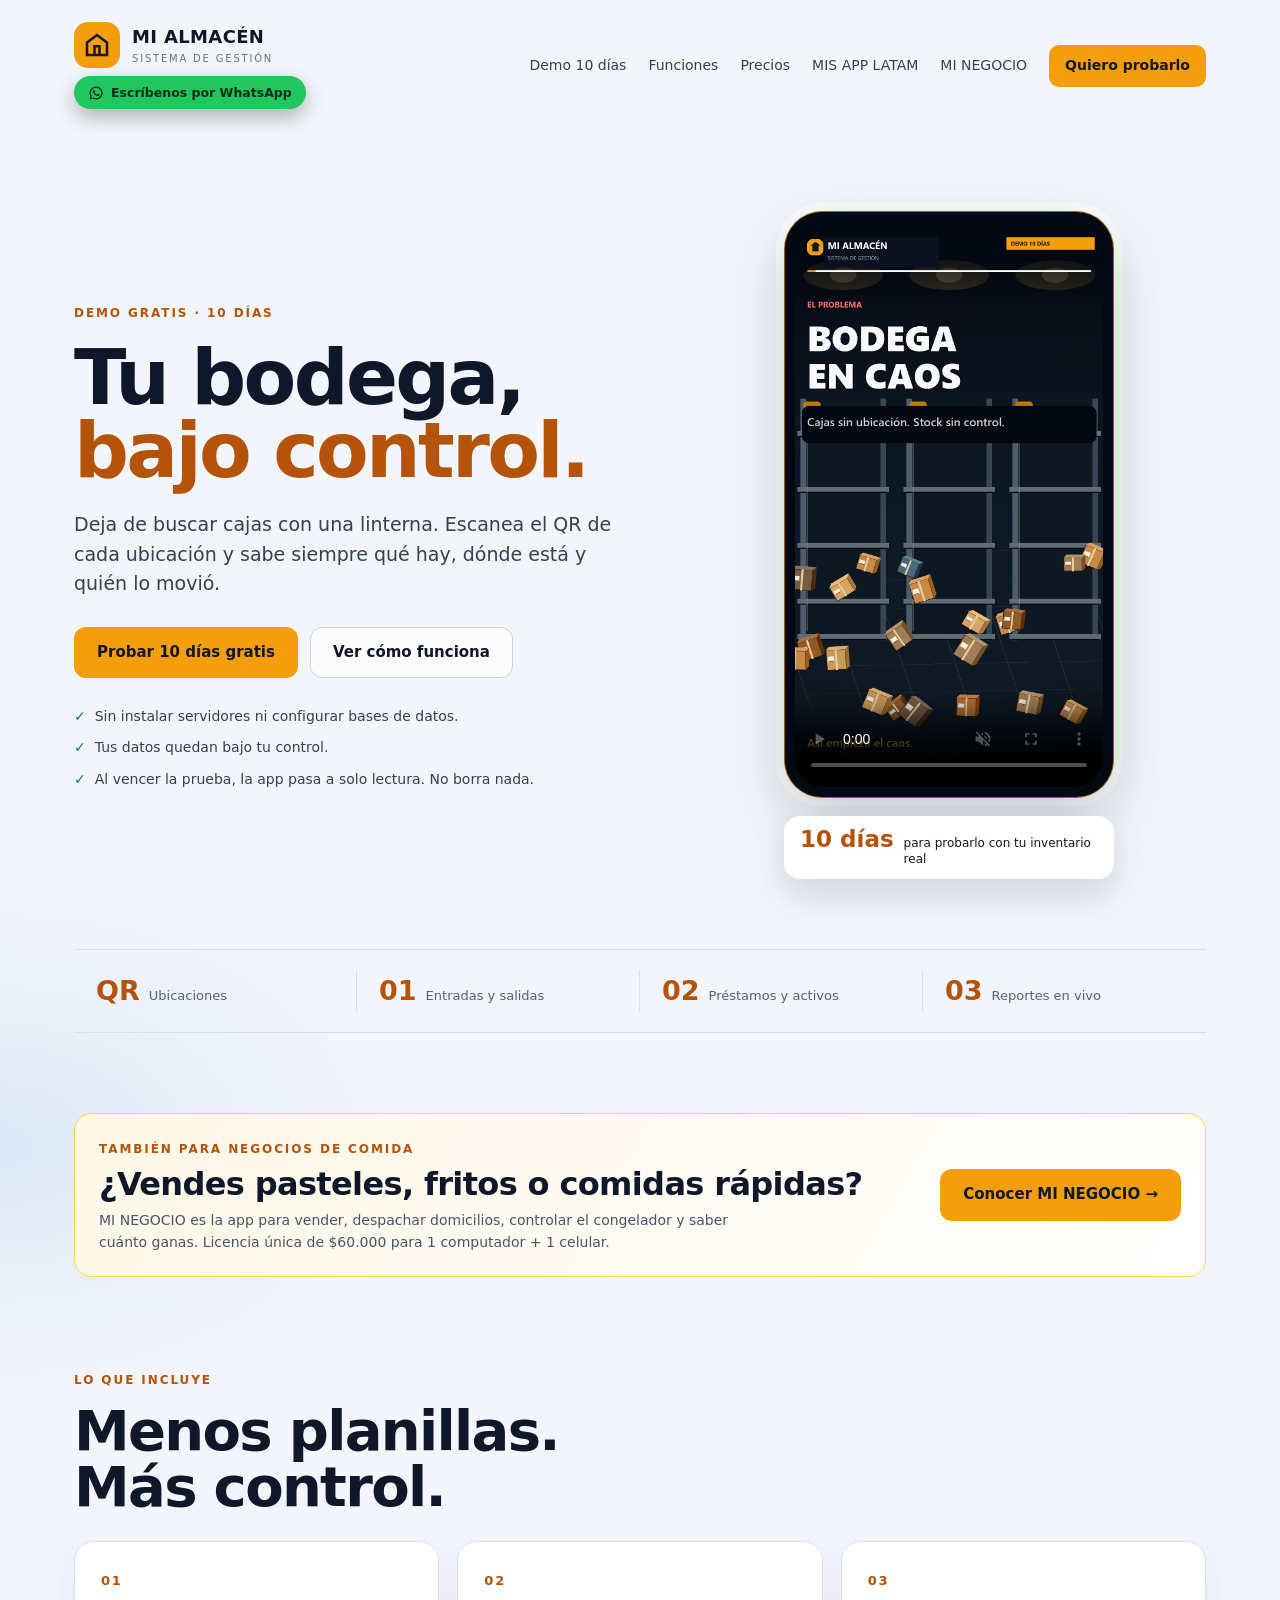
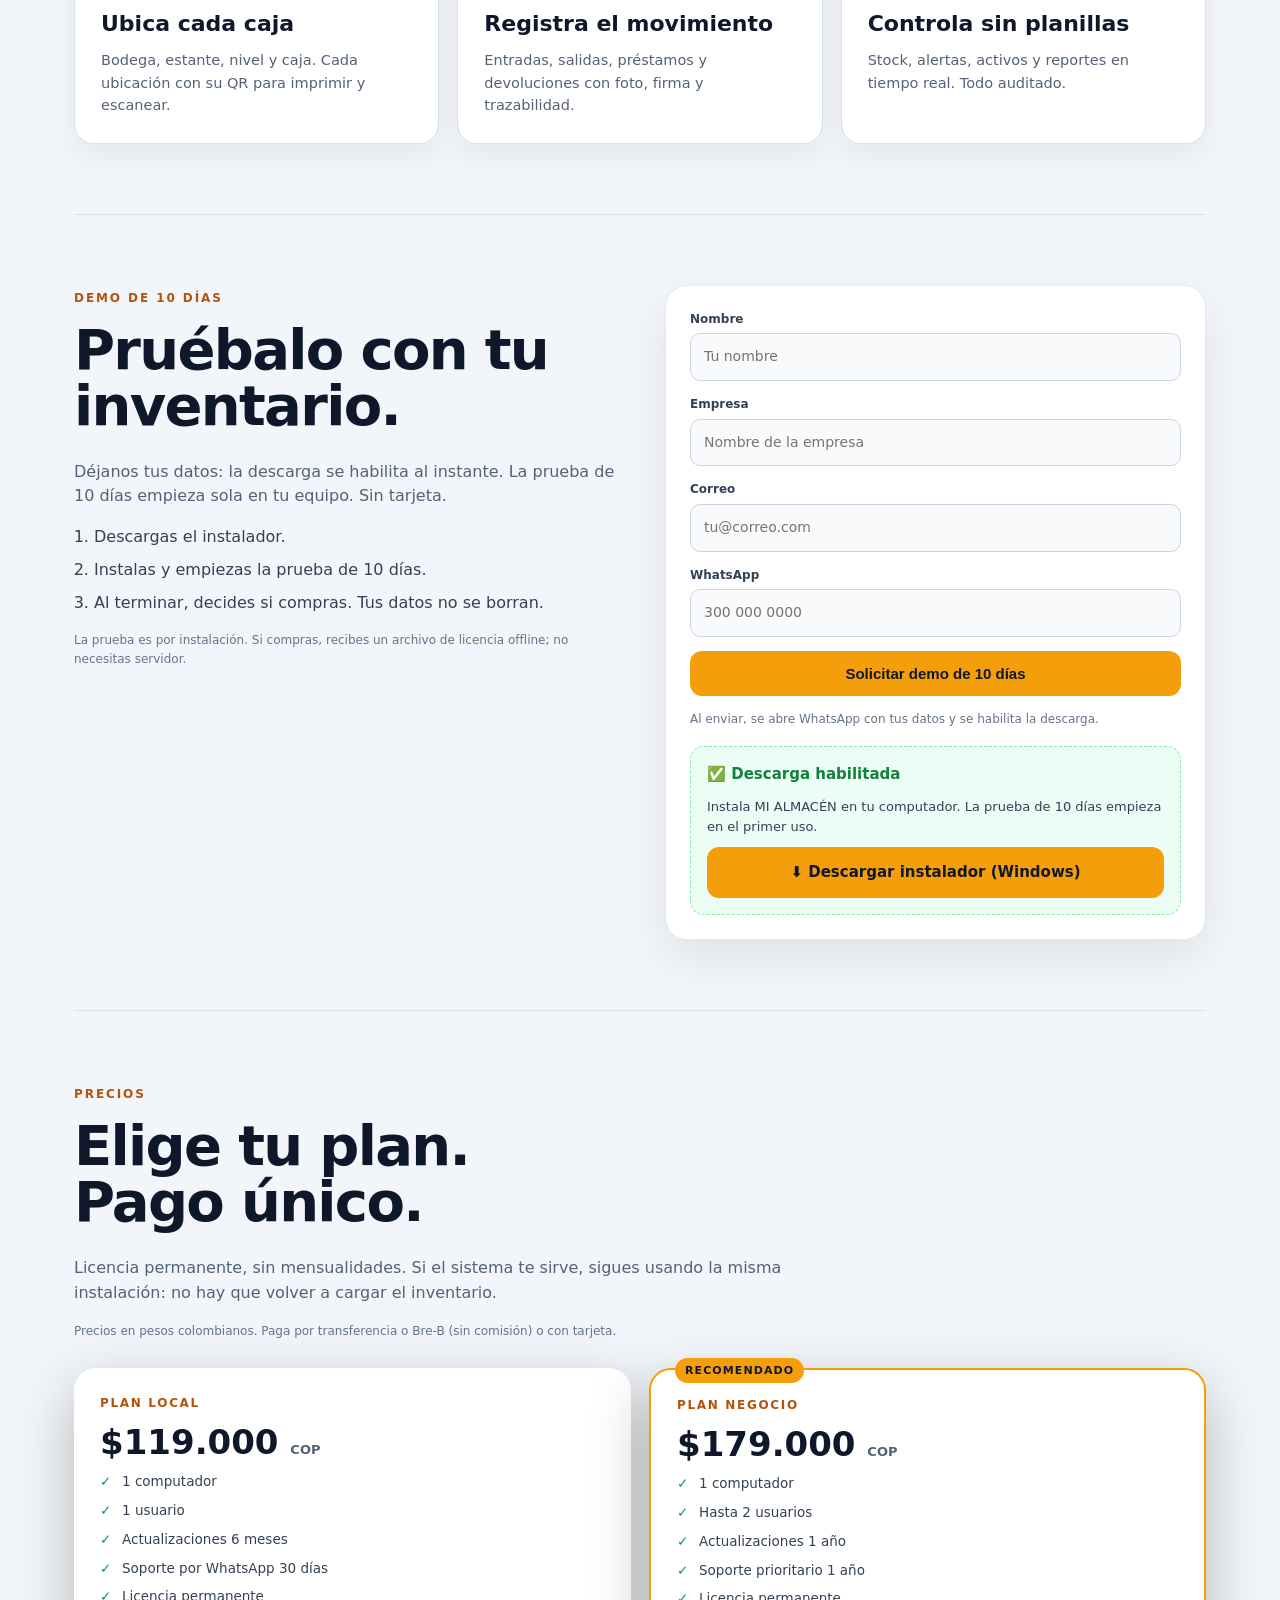
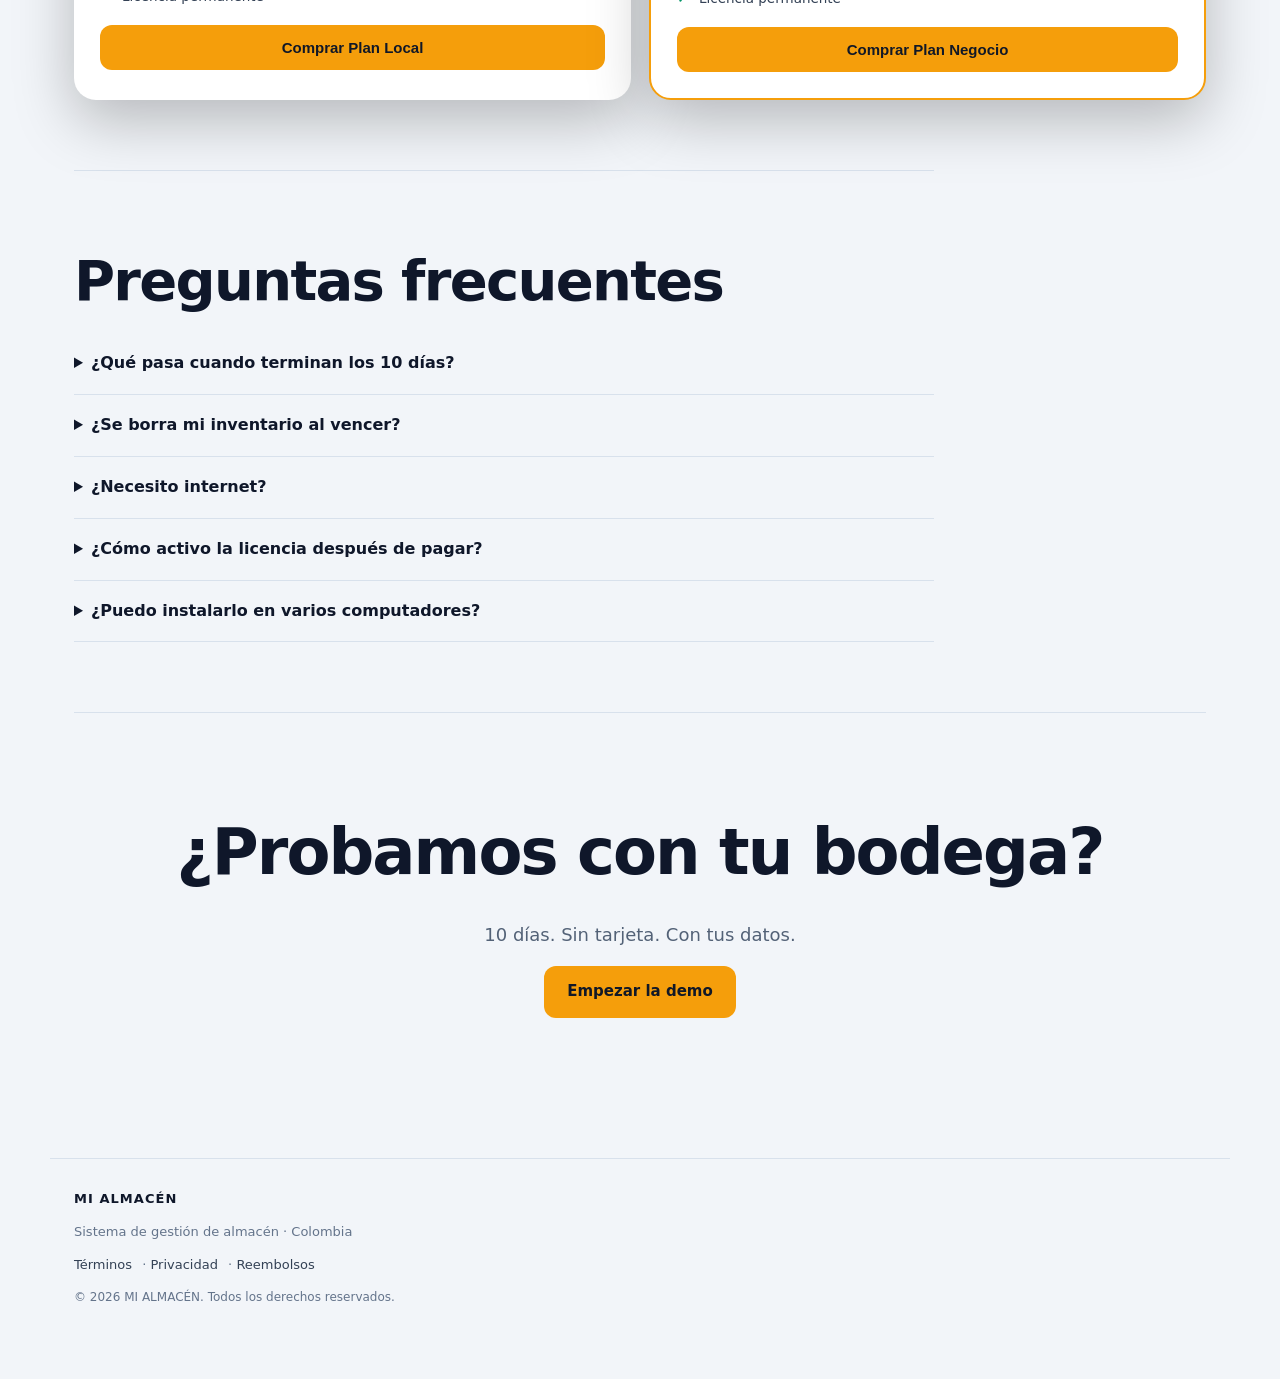
==== almacen.html @ 10377c33 "Publicar Mis App Latam y MI ALMACEN" ====
<!doctype html>
<html lang="es">
<head>
  <meta charset="utf-8">
  <meta name="viewport" content="width=device-width, initial-scale=1">
  <title>MI ALMACÉN · Demo de 10 días</title>
  <meta name="description" content="Prueba MI ALMACÉN durante 10 días. Escanea el QR de cada caja y sabe siempre dónde está. Sin planillas, sin perder inventario.">
  <meta name="version" content="4">
  <link rel="stylesheet" href="styles.css?v=4">
  <link rel="stylesheet" href="light.css?v=1">
</head>
<body>
  <header class="top">
    <div class="brand-block">
      <a class="brand" href="#inicio" aria-label="MI ALMACÉN">
        <span class="brand-icon" aria-hidden="true">
          <svg viewBox="0 0 48 48"><path d="M8 20 24 8l16 12v20H8V20Z" fill="none" stroke="currentColor" stroke-width="4"/><path d="M20 40V26h8v14" fill="none" stroke="currentColor" stroke-width="4"/></svg>
        </span>
        <span>
          <strong>MI ALMACÉN</strong>
          <small>SISTEMA DE GESTIÓN</small>
        </span>
      </a>
      <a class="wa-header" id="wa-header" href="#" aria-label="Escribir por WhatsApp">
        <svg viewBox="0 0 32 32" aria-hidden="true"><path fill="currentColor" d="M16 3a13 13 0 0 0-11.2 19.5L3 29l6.7-1.8A13 13 0 1 0 16 3Zm0 23.5a10.5 10.5 0 0 1-5.3-1.5l-.4-.2-4 1.1 1.1-3.9-.2-.4A10.5 10.5 0 1 1 16 26.5Zm6-7.8c-.3-.2-1.9-1-2.2-1.1-.3-.1-.5-.2-.7.2l-1 1.2c-.2.2-.4.3-.7.1a8.6 8.6 0 0 1-2.5-1.5 9.6 9.6 0 0 1-1.8-2.3c-.2-.3 0-.5.1-.7l.5-.6.4-.7c.1-.2 0-.4 0-.6l-1-2.3c-.3-.6-.6-.5-.8-.5h-.7c-.2 0-.6.1-.9.4-.3.3-1.2 1.1-1.2 2.8 0 1.6 1.2 3.2 1.3 3.4.2.2 2.3 3.7 5.7 5 .8.3 1.4.5 1.9.6.8.3 1.6.2 2.2.1.7-.1 1.9-.8 2.2-1.5.3-.8.3-1.4.2-1.5-.1-.2-.3-.2-.6-.4Z"/></svg>
        <span>Escríbenos por WhatsApp</span>
      </a>
    </div>
    <nav>
      <a href="#demo">Demo 10 días</a>
      <a href="#funciones">Funciones</a>
      <a href="#precio">Precios</a>
      <a href="index.html">MIS APP LATAM</a>
      <a href="minegocio/">MI NEGOCIO</a>
      <a class="nav-cta" href="#demo">Quiero probarlo</a>
    </nav>
  </header>

  <main>
    <section class="hero" id="inicio">
      <div class="hero-copy">
        <span class="eyebrow">DEMO GRATIS · 10 DÍAS</span>
        <h1>Tu bodega,<br><em>bajo control.</em></h1>
        <p class="lead">Deja de buscar cajas con una linterna. Escanea el QR de cada ubicación y sabe siempre qué hay, dónde está y quién lo movió.</p>
        <div class="actions">
          <a class="btn primary" href="#demo">Probar 10 días gratis</a>
          <a class="btn ghost" href="#video">Ver cómo funciona</a>
        </div>
        <ul class="checks">
          <li>Sin instalar servidores ni configurar bases de datos.</li>
          <li>Tus datos quedan bajo tu control.</li>
          <li>Al vencer la prueba, la app pasa a solo lectura. No borra nada.</li>
        </ul>
      </div>

      <div class="hero-visual" id="video">
        <div class="phone">
          <video controls autoplay muted loop playsinline preload="auto" poster="assets/poster.jpg?v=3" aria-label="Demostración de MI ALMACÉN">
            <source src="assets/reel.mp4?v=3" type="video/mp4">
            Tu navegador no reproduce el video. <a href="assets/reel.mp4">Ábrelo aquí</a>.
          </video>
        </div>
        <div class="float-card">
          <strong>10 días</strong>
          <span>para probarlo con tu inventario real</span>
        </div>
      </div>
    </section>

    <section class="strip">
      <div><strong>QR</strong><span>Ubicaciones</span></div>
      <div><strong>01</strong><span>Entradas y salidas</span></div>
      <div><strong>02</strong><span>Préstamos y activos</span></div>
      <div><strong>03</strong><span>Reportes en vivo</span></div>
    </section>

    <section class="cross">
      <div>
        <span class="eyebrow">TAMBIÉN PARA NEGOCIOS DE COMIDA</span>
        <h2>¿Vendes pasteles, fritos o comidas rápidas?</h2>
        <p>MI NEGOCIO es la app para vender, despachar domicilios, controlar el congelador y saber cuánto ganas. Licencia única de $60.000 para 1 computador + 1 celular.</p>
      </div>
      <a class="btn primary" href="minegocio/">Conocer MI NEGOCIO →</a>
    </section>

    <section class="section" id="funciones">
      <span class="eyebrow">LO QUE INCLUYE</span>
      <h2>Menos planillas.<br>Más control.</h2>
      <div class="cards">
        <article>
          <span class="num">01</span>
          <h3>Ubica cada caja</h3>
          <p>Bodega, estante, nivel y caja. Cada ubicación con su QR para imprimir y escanear.</p>
        </article>
        <article>
          <span class="num">02</span>
          <h3>Registra el movimiento</h3>
          <p>Entradas, salidas, préstamos y devoluciones con foto, firma y trazabilidad.</p>
        </article>
        <article>
          <span class="num">03</span>
          <h3>Controla sin planillas</h3>
          <p>Stock, alertas, activos y reportes en tiempo real. Todo auditado.</p>
        </article>
      </div>
    </section>

    <section class="section demo" id="demo">
      <div class="demo-copy">
        <span class="eyebrow">DEMO DE 10 DÍAS</span>
        <h2>Pruébalo con tu inventario.</h2>
        <p>Déjanos tus datos: la descarga se habilita al instante. La prueba de 10 días empieza sola en tu equipo. Sin tarjeta.</p>
        <ol>
          <li>Descargas el instalador.</li>
          <li>Instalas y empiezas la prueba de 10 días.</li>
          <li>Al terminar, decides si compras. Tus datos no se borran.</li>
        </ol>
        <p class="small">La prueba es por instalación. Si compras, recibes un archivo de licencia offline; no necesitas servidor.</p>
      </div>

      <form class="form" id="form-demo" novalidate>
        <div class="field">
          <label for="nombre">Nombre</label>
          <input id="nombre" name="nombre" autocomplete="name" required placeholder="Tu nombre">
        </div>
        <div class="field">
          <label for="empresa">Empresa</label>
          <input id="empresa" name="empresa" autocomplete="organization" placeholder="Nombre de la empresa">
        </div>
        <div class="field">
          <label for="correo">Correo</label>
          <input id="correo" name="correo" type="email" autocomplete="email" required placeholder="tu@correo.com">
        </div>
        <div class="field">
          <label for="whatsapp">WhatsApp</label>
          <input id="whatsapp" name="whatsapp" type="tel" autocomplete="tel" required placeholder="300 000 0000">
        </div>
        <button class="btn primary full" type="submit">Solicitar demo de 10 días</button>
        <p class="form-note" id="form-note">Al enviar, se abre WhatsApp con tus datos y se habilita la descarga.</p>

        <div class="descarga" id="descarga-demo" hidden>
          <strong>✅ Descarga habilitada</strong>
          <p>Instala MI ALMACÉN en tu computador. La prueba de 10 días empieza en el primer uso.</p>
          <a class="btn primary full" id="btn-descarga" href="Instalador-Almacen-1.7.0.exe" download>⬇️ Descargar instalador (Windows)</a>
        </div>
        <p class="config-warning" id="config-warning" hidden>
          Falta configurar el número de WhatsApp en <code>config.js</code> antes de publicar.
        </p>
      </form>
    </section>

    <section class="section price" id="precio">
      <div class="price-head">
        <span class="eyebrow">PRECIOS</span>
        <h2>Elige tu plan.<br>Pago único.</h2>
        <p>Licencia permanente, sin mensualidades. Si el sistema te sirve, sigues usando la misma instalación: no hay que volver a cargar el inventario.</p>
        <p class="small">Precios en pesos colombianos. Paga por transferencia o Bre-B (sin comisión) o con tarjeta.</p>
      </div>
      <div class="planes" id="planes"></div>
    </section>

    <section class="section faq">
      <h2>Preguntas frecuentes</h2>
      <details><summary>¿Qué pasa cuando terminan los 10 días?</summary><p>La app pasa a modo solo lectura. Puedes seguir viendo tus datos, pero no registrar movimientos hasta activar la licencia.</p></details>
      <details><summary>¿Se borra mi inventario al vencer?</summary><p>No. La app no borra ni cifra tus datos. Al pagar, la misma instalación se desbloquea.</p></details>
      <details><summary>¿Necesito internet?</summary><p>No para trabajar. La app funciona en tu computador. La licencia se entrega como archivo firmado y se carga sin depender de un servidor.</p></details>
      <details><summary>¿Cómo activo la licencia después de pagar?</summary><p>Te enviamos un archivo de licencia. En la app entras a <b>Configuración → Licencia → Licencia offline</b> y lo cargas. La app se desbloquea y conserva tus datos.</p></details>
      <details><summary>¿Puedo instalarlo en varios computadores?</summary><p>Cada instalación requiere su licencia. Escríbenos si necesitas varias sedes.</p></details>
    </section>

    <section class="final-cta">
      <h2>¿Probamos con tu bodega?</h2>
      <p>10 días. Sin tarjeta. Con tus datos.</p>
      <a class="btn primary" href="#demo">Empezar la demo</a>
    </section>
  </main>

  <footer>
    <strong>MI ALMACÉN</strong>
    <p>Sistema de gestión de almacén · Colombia</p>
    <p class="legal"><a href="#" data-legal="terminos">Términos</a> · <a href="#" data-legal="privacidad">Privacidad</a> · <a href="#" data-legal="reembolsos">Reembolsos</a></p>
    <p class="small">© <span id="year"></span> MI ALMACÉN. Todos los derechos reservados.</p>
  </footer>

  <script src="config.js?v=4"></script>
  <script src="app.js?v=4"></script>
</body>
</html>
---- styles.css ----
:root {
  --bg: #070d18;
  --bg-2: #0c1626;
  --panel: #0f1c2e;
  --line: rgba(148, 163, 184, .18);
  --text: #f8fafc;
  --muted: #a9b7c9;
  --amber: #f59e0b;
  --amber-2: #fbbf24;
  --green: #34d399;
}
* { box-sizing: border-box; }
html { scroll-behavior: smooth; }
body {
  margin: 0;
  background: radial-gradient(1100px 700px at 70% -10%, #17304a 0%, var(--bg) 55%) fixed;
  color: var(--text);
  font-family: "Segoe UI", system-ui, -apple-system, sans-serif;
  line-height: 1.55;
}
a { color: inherit; }
.top {
  max-width: 1180px;
  margin: auto;
  padding: 22px 24px;
  display: flex;
  align-items: center;
  justify-content: space-between;
  gap: 20px;
}
.brand { display: flex; align-items: center; gap: 12px; text-decoration: none; }
.brand-block { display: flex; flex-direction: column; align-items: flex-start; gap: 8px; }
.wa-header {
  display: inline-flex; align-items: center; gap: 7px;
  background: #22c55e; color: #052e16; text-decoration: none;
  padding: 7px 14px; border-radius: 999px; font-weight: 800; font-size: 12.5px;
  box-shadow: 0 8px 20px rgba(0,0,0,.28);
}
.wa-header:hover { background: #16a34a; }
.wa-header svg { width: 16px; height: 16px; }
.brand-icon {
  width: 46px; height: 46px; display: grid; place-items: center;
  background: var(--amber); color: #111827; border-radius: 14px;
}
.brand-icon svg { width: 30px; height: 30px; }
.brand strong { display: block; font-size: 18px; letter-spacing: .02em; }
.brand small { display: block; color: var(--muted); font-size: 10px; letter-spacing: .18em; }
nav { display: flex; align-items: center; gap: 22px; font-size: 14px; }
nav a { text-decoration: none; color: #cbd5e1; }
nav a:hover { color: #fff; }
.nav-cta {
  background: var(--amber); color: #111827 !important;
  padding: 10px 16px; border-radius: 10px; font-weight: 700;
}
main { max-width: 1180px; margin: auto; padding: 10px 24px 80px; }
.hero {
  display: grid; grid-template-columns: 1.05fr .95fr; gap: 50px;
  align-items: center; padding: 60px 0 50px;
}
.eyebrow {
  color: var(--amber-2); font-size: 12px; font-weight: 800;
  letter-spacing: .16em; text-transform: uppercase;
}
h1 { font-size: clamp(48px, 6vw, 82px); line-height: .96; margin: 16px 0 22px; letter-spacing: -.035em; }
h1 em { color: var(--amber); font-style: normal; }
.lead { color: #cbd5e1; font-size: 19px; max-width: 560px; }
.actions { display: flex; flex-wrap: wrap; gap: 12px; margin: 28px 0; }
.btn {
  display: inline-flex; align-items: center; justify-content: center;
  border: 1px solid transparent; border-radius: 12px;
  padding: 13px 22px; font-weight: 800; font-size: 15px;
  text-decoration: none; cursor: pointer; transition: transform .15s ease, background .15s ease;
}
.btn:hover { transform: translateY(-1px); }
.btn.primary { background: var(--amber); color: #111827; }
.btn.primary:hover { background: var(--amber-2); }
.btn.ghost { border-color: var(--line); color: #e2e8f0; background: rgba(255,255,255,.03); }
.btn.full { width: 100%; }
.checks { list-style: none; padding: 0; margin: 26px 0 0; display: grid; gap: 10px; color: #c7d2e1; font-size: 14px; }
.checks li::before { content: "✓"; color: var(--green); font-weight: 900; margin-right: 9px; }
.hero-visual { position: relative; display: flex; flex-direction: column; align-items: center; justify-content: center; gap: 18px; padding: 10px 0; }
.phone {
  width: min(330px, 82vw); aspect-ratio: 9 / 16; border-radius: 38px;
  padding: 10px; background: #050a12; border: 1px solid rgba(245,158,11,.55);
  box-shadow: 0 30px 90px rgba(0,0,0,.55), 0 0 0 8px rgba(255,255,255,.03);
  margin: 0 auto;
}
.phone video { width: 100%; height: 100%; border-radius: 29px; object-fit: cover; background: #000; }
.float-card {
  position: static; width: min(330px, 82vw);
  background: #fff; color: #0f172a; border-radius: 16px;
  padding: 12px 16px; box-shadow: 0 18px 40px rgba(0,0,0,.35);
  display: flex; align-items: baseline; gap: 10px;
}
.float-card strong { display: block; font-size: 23px; line-height: 1; color: #b45309; white-space: nowrap; }
.float-card span { font-size: 12px; line-height: 1.35; display: block; }
.strip {
  display: grid; grid-template-columns: repeat(4, 1fr);
  border-top: 1px solid var(--line); border-bottom: 1px solid var(--line);
  padding: 20px 0; margin: 10px 0 80px;
}
.strip div { padding: 0 22px; border-right: 1px solid var(--line); display: flex; align-items: baseline; gap: 9px; }
.strip div:last-child { border-right: 0; }
.strip strong { color: var(--amber); font-size: 27px; }
.strip span { color: var(--muted); font-size: 13px; }
.section { padding: 70px 0; }
.section h2 { font-size: clamp(34px, 4.4vw, 56px); line-height: 1; margin: 12px 0 26px; letter-spacing: -.03em; }
.cards { display: grid; grid-template-columns: repeat(3, 1fr); gap: 18px; }
.cards article {
  background: linear-gradient(160deg, rgba(255,255,255,.055), rgba(255,255,255,.02));
  border: 1px solid var(--line); border-radius: 20px; padding: 26px;
}
.cards .num { color: var(--amber); font-size: 13px; font-weight: 900; letter-spacing: .14em; }
.cards h3 { font-size: 22px; margin: 14px 0 8px; }
.cards p { color: var(--muted); font-size: 14.5px; margin: 0; }
.demo {
  display: grid; grid-template-columns: 1fr 1fr; gap: 50px;
  align-items: start; border-top: 1px solid var(--line);
}
.demo-copy p { color: var(--muted); }
.demo-copy ol { color: #dbe4ef; padding-left: 20px; }
.demo-copy li { margin: 8px 0; }
.small { font-size: 12px; color: #7f91a5 !important; }
.form {
  background: linear-gradient(180deg, #132238, #0d1828);
  border: 1px solid rgba(245,158,11,.25);
  border-radius: 22px; padding: 24px; display: grid; gap: 14px;
  box-shadow: 0 20px 60px rgba(0,0,0,.3);
}
.field label { display: block; font-size: 12px; font-weight: 700; color: #cbd5e1; margin-bottom: 5px; }
.field input {
  width: 100%; padding: 12px 13px; border-radius: 10px;
  border: 1px solid #2c4057; background: #08111d; color: #fff;
  font: inherit; font-size: 14px; outline: none;
}
.field input:focus { border-color: var(--amber); box-shadow: 0 0 0 3px rgba(245,158,11,.15); }
.form-note { font-size: 12px; color: #8fa1b5; margin: 0; }
.config-warning { font-size: 12px; color: #fecaca; background: rgba(220,38,38,.16); border: 1px solid rgba(248,113,113,.35); padding: 9px 11px; border-radius: 8px; margin: 0; }
.config-warning code { color: #fde68a; }
.price { display: block; border-top: 1px solid var(--line); }
.price-head { max-width: 720px; }
.price p { color: var(--muted); }
.planes { display: grid; grid-template-columns: repeat(2, 1fr); gap: 18px; margin-top: 28px; }
.plan {
  position: relative; background: #fff; color: #0f172a; border-radius: 22px;
  padding: 26px; box-shadow: 0 20px 60px rgba(0,0,0,.25);
  display: flex; flex-direction: column; gap: 12px;
}
.plan-destacado { border: 2px solid var(--amber); }
.plan-badge {
  position: absolute; top: -12px; left: 24px; background: var(--amber); color: #111827;
  font-size: 11px; font-weight: 800; letter-spacing: .1em; text-transform: uppercase;
  padding: 4px 10px; border-radius: 999px;
}
.plan-nombre { font-size: 12px; font-weight: 800; letter-spacing: .14em; text-transform: uppercase; color: #b45309; }
.plan-precio { font-size: 34px; line-height: 1; font-weight: 800; }
.plan-precio small { font-size: 13px; font-weight: 700; color: #526176; }
.plan-lista { list-style: none; margin: 0 0 6px; padding: 0; display: grid; gap: 8px; }
.plan-lista li { font-size: 13.5px; color: #334155; padding-left: 22px; position: relative; }
.plan-lista li::before { content: "✓"; position: absolute; left: 0; color: #059669; font-weight: 900; }
.plan-tarjeta { background: #f1f5f9 !important; color: #0f172a !important; border-color: #cbd5e1 !important; }
.price-note { font-size: 12px !important; color: #7f91a5 !important; margin-top: 12px !important; }
.transfer { display: grid; grid-template-columns: 1fr .8fr; gap: 50px; align-items: center; border-top: 1px solid var(--line); }
.transfer-copy p { color: var(--muted); }
.transfer-card {
  background: #fff; color: #0f172a; border-radius: 22px; padding: 26px;
  box-shadow: 0 20px 60px rgba(0,0,0,.25);
}
.transfer-card > strong { display: block; font-size: 12px; font-weight: 800; letter-spacing: .14em; text-transform: uppercase; color: #b45309; margin-bottom: 10px; }
.transfer-card dl { margin: 0 0 16px; display: grid; gap: 8px; }
.transfer-card dl div { display: flex; justify-content: space-between; gap: 14px; border-bottom: 1px dashed #e2e8f0; padding-bottom: 6px; }
.transfer-card dt { font-size: 12px; color: #526176; font-weight: 700; }
.transfer-card dd { margin: 0; font-size: 13px; font-weight: 700; text-align: right; word-break: break-word; }
.transfer-card .price-note { color: #526176 !important; }
.descarga {
  margin-top: 4px; padding: 16px; border-radius: 14px;
  border: 1px dashed rgba(52, 211, 153, .55);
  background: rgba(52, 211, 153, .08);
  display: grid; gap: 10px;
}
.descarga strong { color: var(--green); font-size: 15px; }
.descarga p { color: var(--muted); margin: 0; font-size: 13px; }
.faq { border-top: 1px solid var(--line); max-width: 860px; }
.faq h2 { margin-bottom: 24px; }
details { border-bottom: 1px solid var(--line); padding: 18px 0; }
summary { cursor: pointer; font-weight: 700; color: #e2e8f0; }
details p { color: var(--muted); margin: 12px 0 0; }
.final-cta { text-align: center; padding: 90px 0 60px; border-top: 1px solid var(--line); }
.final-cta h2 { font-size: clamp(38px, 5vw, 64px); margin: 0 0 10px; letter-spacing: -.03em; }
.final-cta p { color: var(--muted); font-size: 18px; }
footer { max-width: 1180px; margin: auto; padding: 30px 24px 60px; border-top: 1px solid var(--line); color: var(--muted); font-size: 13px; }
footer strong { color: #fff; letter-spacing: .08em; }
.legal a { color: #cbd5e1; text-decoration: none; margin-right: 6px; }
.wa-float {
  position: fixed; right: 22px; bottom: 22px; z-index: 20;
  display: flex; align-items: center; gap: 8px;
  background: #22c55e; color: #052e16; text-decoration: none;
  padding: 12px 16px; border-radius: 999px; font-weight: 800; font-size: 14px;
  box-shadow: 0 12px 30px rgba(0,0,0,.35);
}
.wa-float svg { width: 22px; height: 22px; }
@media (max-width: 900px) {
  nav { display: none; }
  .hero, .demo, .price, .transfer { grid-template-columns: 1fr; gap: 30px; }
  .planes { grid-template-columns: 1fr; }
  .hero { padding-top: 30px; }
  .strip { grid-template-columns: repeat(2, 1fr); gap: 14px 0; }
  .strip div:nth-child(2) { border-right: 0; }
  .cards { grid-template-columns: 1fr; }
  .float-card { width: min(300px, 78vw); }
  .phone { width: min(300px, 78vw); }
}
@media (max-width: 520px) {
  .top { padding: 16px; }
  main { padding: 0 16px 60px; }
  h1 { font-size: 46px; }
  .lead { font-size: 16px; }
  .section { padding: 52px 0; }
  .strip { margin-bottom: 50px; }
  .strip div { padding: 0 12px; }
  .strip strong { font-size: 22px; }
  .strip span { font-size: 11px; }
  .wa-float span { display: none; }
  .wa-float { padding: 12px; }
}

.cross{display:flex;align-items:center;justify-content:space-between;gap:26px;margin:0 0 20px;padding:22px 24px;border:1px solid rgba(245,158,11,.35);border-radius:18px;background:linear-gradient(120deg,rgba(245,158,11,.12),rgba(255,255,255,.02))}
.cross h2{font-size:clamp(22px,2.6vw,32px);line-height:1.1;margin:6px 0 8px;letter-spacing:-.02em}
.cross p{color:var(--muted);font-size:14px;margin:0;max-width:680px}
.cross .btn{white-space:nowrap}
@media(max-width:900px){.cross{flex-direction:column;align-items:flex-start;padding:18px}.cross .btn{width:100%}}

/* Modal de pago */
body.pago-abierto{overflow:hidden}
.pago-overlay{position:fixed;inset:0;background:rgba(2,6,23,.78);backdrop-filter:blur(6px);z-index:100;display:flex;align-items:center;justify-content:center;padding:18px}
.pago-card{position:relative;width:min(520px,100%);max-height:92vh;overflow:auto;background:#fff;color:#0f172a;border-radius:22px;padding:26px;box-shadow:0 30px 90px rgba(0,0,0,.45)}
.pago-cerrar{position:absolute;right:14px;top:12px;border:0;background:#f1f5f9;color:#0f172a;width:34px;height:34px;border-radius:50%;font-size:22px;line-height:1;cursor:pointer}
.pago-eyebrow{font-size:11px;font-weight:800;letter-spacing:.16em;color:#b45309}
.pago-card h2{font-size:26px;margin:8px 0 2px;letter-spacing:-.02em}
.pago-precio{font-size:34px;font-weight:900;line-height:1;margin-bottom:18px}
.pago-precio small{font-size:13px;color:#64748b;font-weight:700}
.pago-bloque{border-top:1px solid #e2e8f0;padding-top:14px;margin-top:14px}
.pago-bloque h3{font-size:14px;margin:0 0 4px}
.pago-bloque p{font-size:12.5px;color:#64748b;margin:0 0 10px;line-height:1.45}
.pago-datos{display:grid;gap:7px;margin:0 0 12px}
.pago-datos div{display:flex;justify-content:space-between;gap:12px;border-bottom:1px dashed #e2e8f0;padding-bottom:6px}
.pago-datos dt{font-size:11px;color:#64748b;font-weight:800;text-transform:uppercase;letter-spacing:.04em}
.pago-datos dd{margin:0;font-size:13px;font-weight:800;text-align:right;word-break:break-word}
.pago-separador{display:flex;align-items:center;gap:10px;color:#94a3b8;font-size:11px;font-weight:700;text-transform:uppercase;letter-spacing:.08em;margin:16px 0 12px}
.pago-separador:before,.pago-separador:after{content:"";height:1px;background:#e2e8f0;flex:1}
.pago-qr{display:block;width:180px;height:180px;object-fit:contain;margin:6px auto 12px;border:1px solid #e2e8f0;border-radius:12px;background:#fff}
.pago-aviso{font-size:12px!important;background:#f8fafc;border:1px dashed #cbd5e1;border-radius:10px;padding:9px 10px;margin:8px 0 12px!important}
.pago-nota{font-size:11.5px!important;color:#64748b;margin:10px 0 0!important}
.pago-card .btn{min-height:44px}
@media(max-width:520px){.pago-card{padding:20px}.pago-precio{font-size:30px}}
---- light.css ----
/* Tema claro para las páginas de cada app. Se carga después del CSS base. */
:root {
  --bg: #f2f5f9;
  --bg-2: #e8eef6;
  --panel: #ffffff;
  --line: #d8e1ec;
  --text: #0f172a;
  --muted: #536277;
  --amber: #f59e0b;
  --amber-2: #fbbf24;
  --green: #15803d;
}

body {
  background:
    radial-gradient(900px 520px at 85% -10%, #ffe7bd 0%, transparent 62%),
    radial-gradient(700px 450px at 0% 25%, #dce9f7 0%, transparent 55%),
    var(--bg) fixed;
  color: var(--text);
}

.brand small { color: #64748b; }
nav a { color: #334155; }
nav a:hover { color: #0f172a; }
.nav-cta { color: #111827 !important; }

h1 { color: #0f172a; }
h1 em { color: #b45309; }
.eyebrow { color: #b45309; }
.lead { color: #334155; }
.checks { color: #334155; }
.checks li::before { color: #15803d; }

.btn.ghost {
  border-color: #cbd5e1;
  color: #0f172a;
  background: rgba(255, 255, 255, .75);
}
.btn.ghost:hover { background: #fff; }

.phone {
  background: #050a12;
  border-color: rgba(245, 158, 11, .6);
  box-shadow: 0 24px 60px rgba(15, 23, 42, .2), 0 0 0 8px rgba(255, 255, 255, .65);
}
.float-card { box-shadow: 0 16px 36px rgba(15, 23, 42, .14); }

.strip { border-color: var(--line); }
.strip strong { color: #b45309; }
.strip span { color: var(--muted); }

.section h2 { color: #0f172a; }
.cards article {
  background: #fff;
  border-color: var(--line);
  box-shadow: 0 12px 30px rgba(15, 23, 42, .06);
}
.cards .num { color: #b45309; }
.cards h3 { color: #0f172a; }
.cards p { color: var(--muted); }

.demo { border-color: var(--line); }
.demo-copy p { color: var(--muted); }
.demo-copy ol { color: #334155; }
.small { color: #64748b !important; }

.form {
  background: #fff;
  border-color: #e5eaf1;
  box-shadow: 0 18px 46px rgba(15, 23, 42, .08);
}
.field label { color: #334155; }
.field input {
  background: #f8fafc;
  color: #0f172a;
  border-color: #cbd5e1;
}
.field input:focus { border-color: #d97706; box-shadow: 0 0 0 3px rgba(245, 158, 11, .15); }
.form-note { color: #64748b; }
.config-warning { color: #991b1b; background: #fef2f2; border-color: #fecaca; }
.config-warning code { color: #92400e; }

.price { border-color: var(--line); }
.price p { color: var(--muted); }
.price-note { color: #64748b !important; }

.descarga {
  border-color: #86efac;
  background: #ecfdf5;
}
.descarga strong { color: #15803d; }
.descarga p { color: #334155; }

.faq { border-color: var(--line); }
details { border-color: var(--line); }
summary { color: #0f172a; }
details p { color: var(--muted); }

.final-cta { border-color: var(--line); }
.final-cta p { color: var(--muted); }

footer { border-color: var(--line); color: #64748b; }
footer strong { color: #0f172a; }
.legal a { color: #334155; }

.cross {
  border-color: #fcd34d;
  background: linear-gradient(120deg, #fff7e6, #ffffff);
}
.cross p { color: #475569; }

.wa-float { box-shadow: 0 12px 28px rgba(15, 23, 42, .18); }

@media (max-width: 900px) {
  .hero { padding-top: 30px; }
}
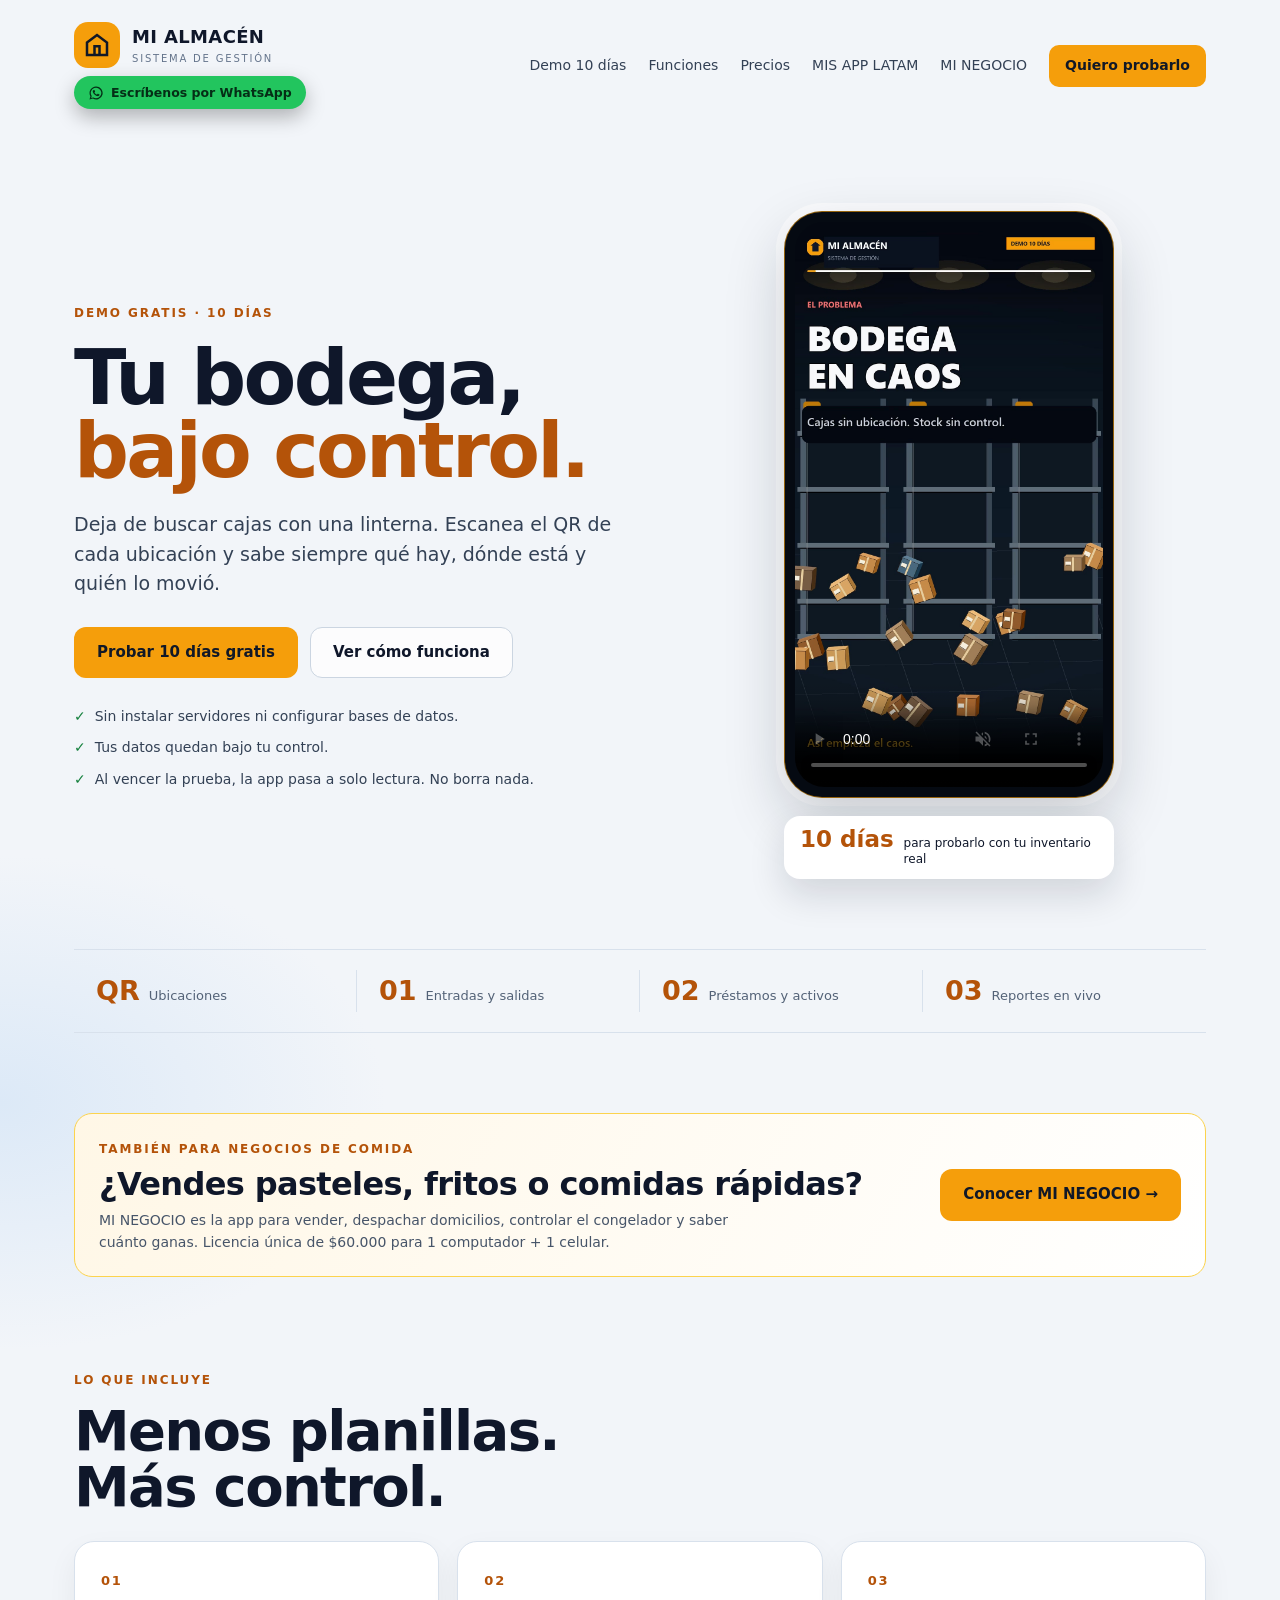
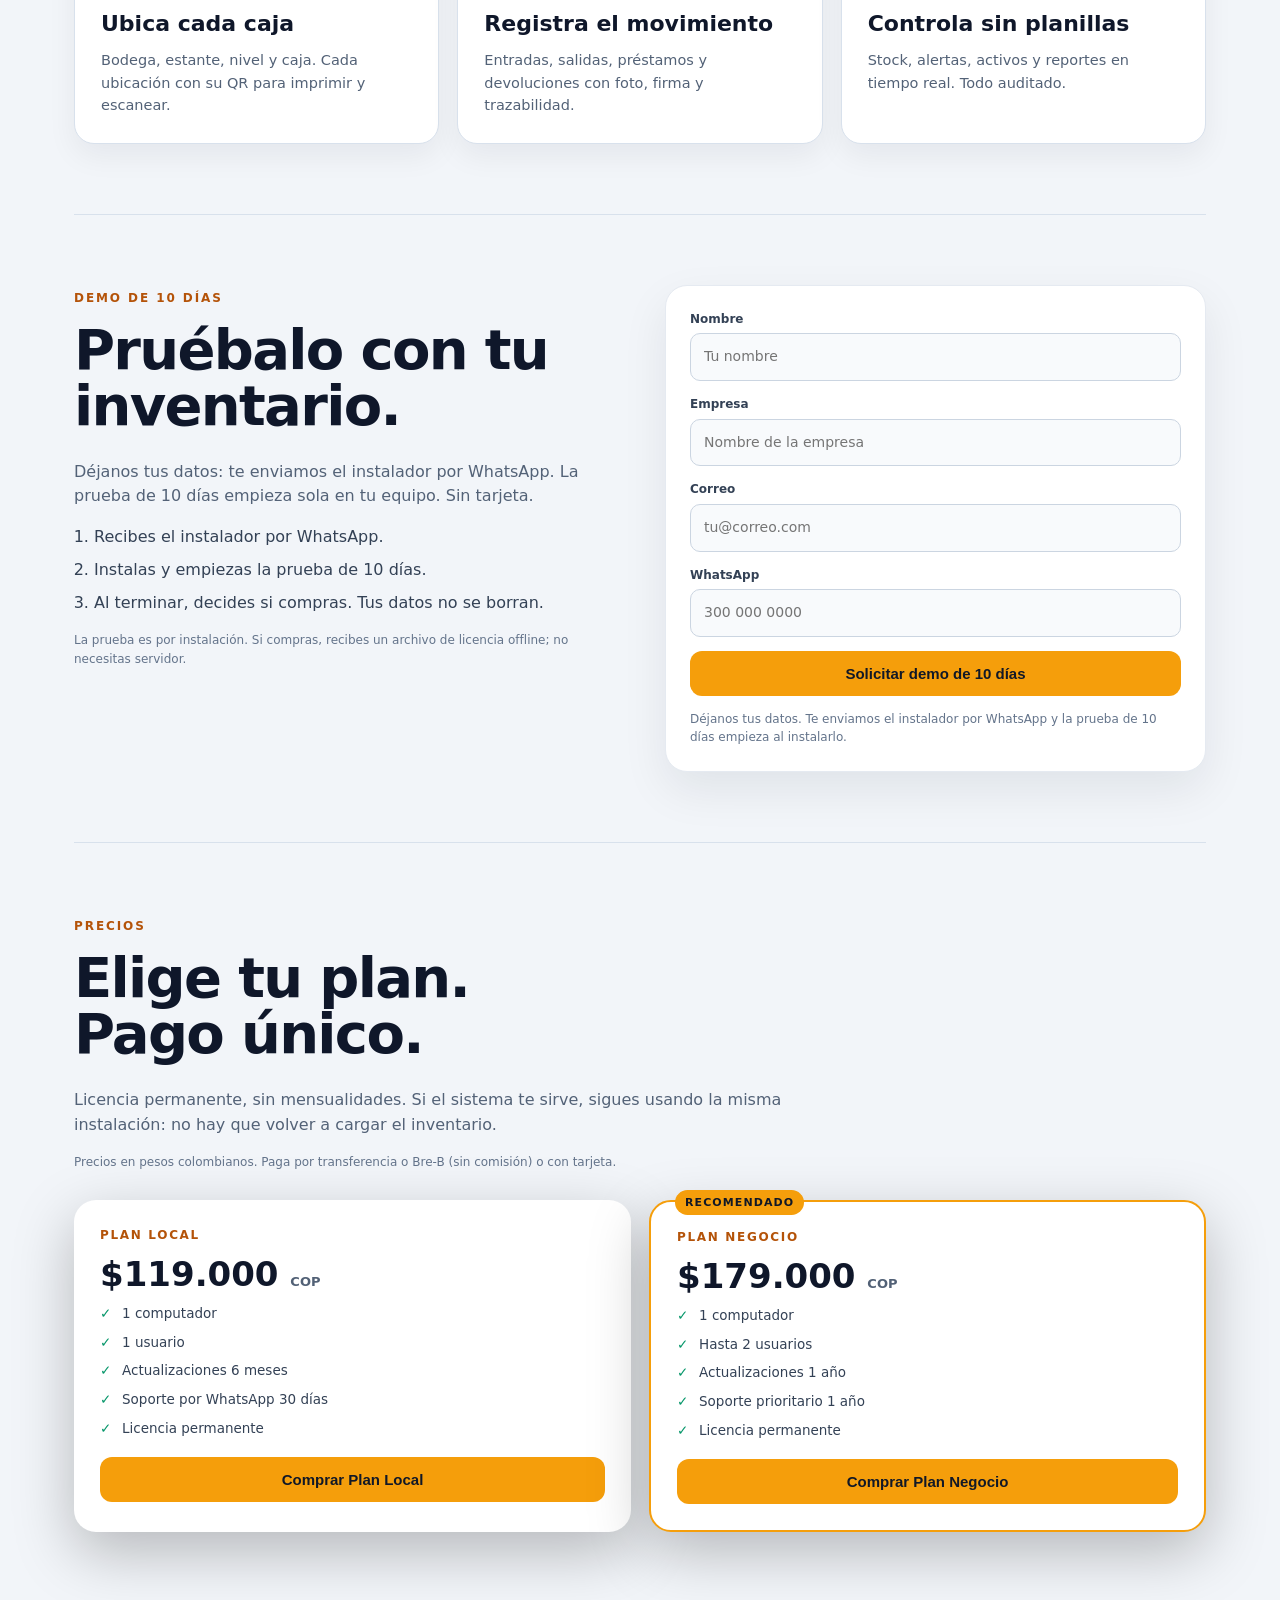
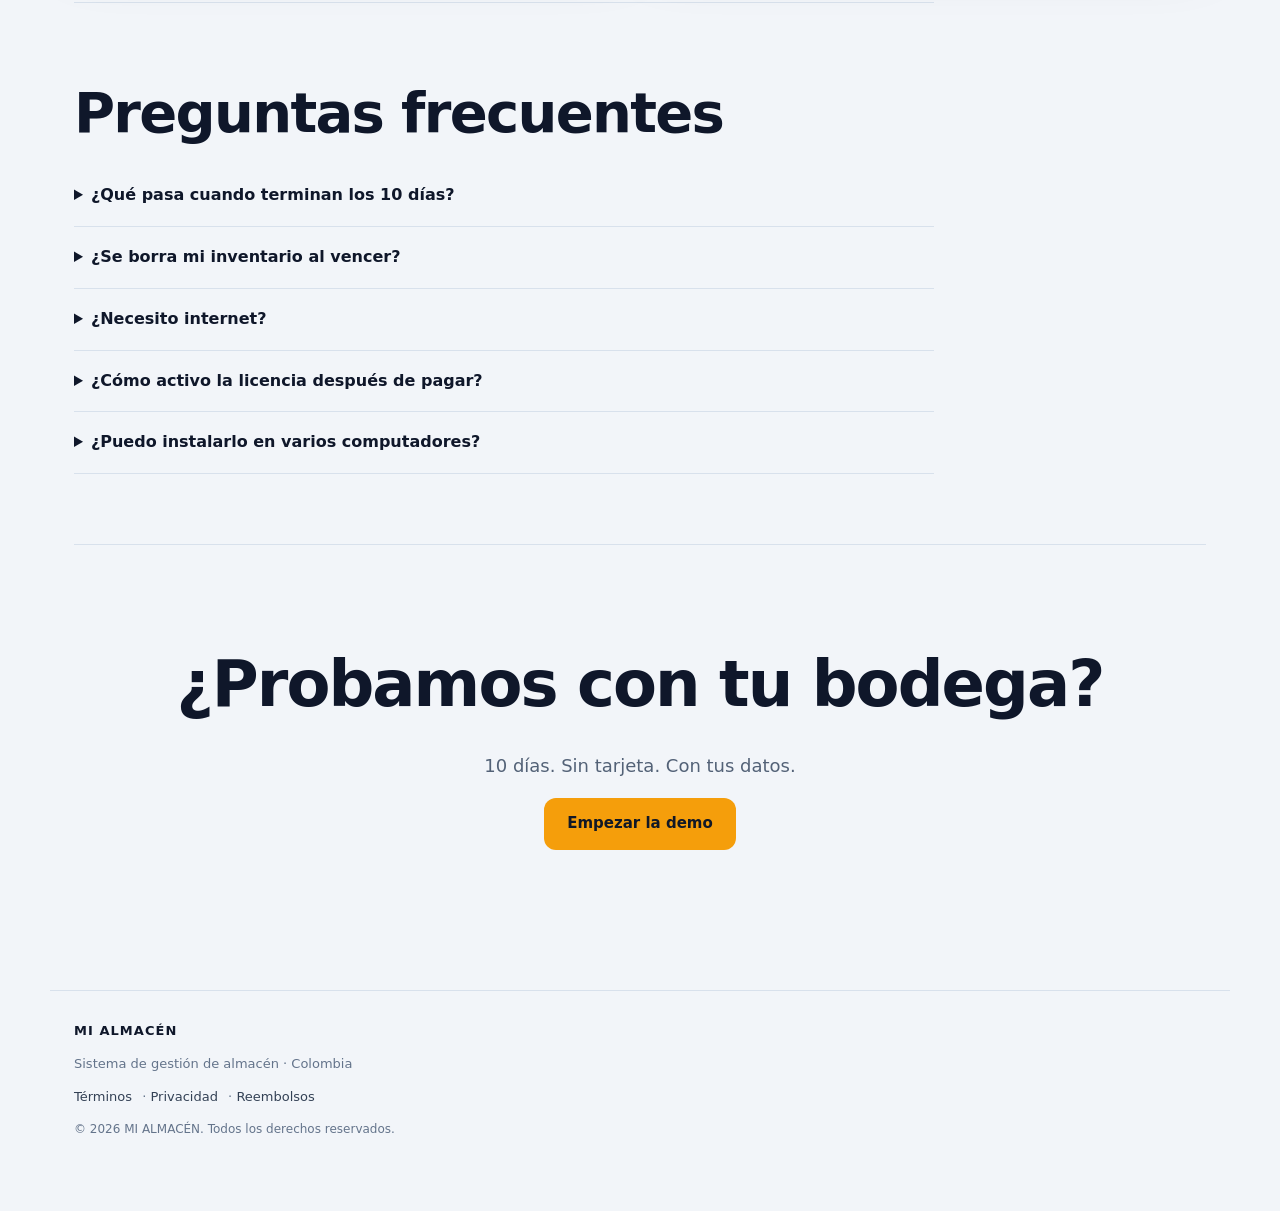
==== commit e24f1420: "Formulario de demo sin descarga directa" ====
--- a/almacen.html
+++ b/almacen.html
@@ -1,189 +1,188 @@
-<!doctype html>
-<html lang="es">
-<head>
-  <meta charset="utf-8">
-  <meta name="viewport" content="width=device-width, initial-scale=1">
-  <title>MI ALMACÉN · Demo de 10 días</title>
-  <meta name="description" content="Prueba MI ALMACÉN durante 10 días. Escanea el QR de cada caja y sabe siempre dónde está. Sin planillas, sin perder inventario.">
-  <meta name="version" content="4">
-  <link rel="stylesheet" href="styles.css?v=4">
-  <link rel="stylesheet" href="light.css?v=1">
-</head>
-<body>
-  <header class="top">
-    <div class="brand-block">
-      <a class="brand" href="#inicio" aria-label="MI ALMACÉN">
-        <span class="brand-icon" aria-hidden="true">
-          <svg viewBox="0 0 48 48"><path d="M8 20 24 8l16 12v20H8V20Z" fill="none" stroke="currentColor" stroke-width="4"/><path d="M20 40V26h8v14" fill="none" stroke="currentColor" stroke-width="4"/></svg>
-        </span>
-        <span>
-          <strong>MI ALMACÉN</strong>
-          <small>SISTEMA DE GESTIÓN</small>
-        </span>
-      </a>
-      <a class="wa-header" id="wa-header" href="#" aria-label="Escribir por WhatsApp">
-        <svg viewBox="0 0 32 32" aria-hidden="true"><path fill="currentColor" d="M16 3a13 13 0 0 0-11.2 19.5L3 29l6.7-1.8A13 13 0 1 0 16 3Zm0 23.5a10.5 10.5 0 0 1-5.3-1.5l-.4-.2-4 1.1 1.1-3.9-.2-.4A10.5 10.5 0 1 1 16 26.5Zm6-7.8c-.3-.2-1.9-1-2.2-1.1-.3-.1-.5-.2-.7.2l-1 1.2c-.2.2-.4.3-.7.1a8.6 8.6 0 0 1-2.5-1.5 9.6 9.6 0 0 1-1.8-2.3c-.2-.3 0-.5.1-.7l.5-.6.4-.7c.1-.2 0-.4 0-.6l-1-2.3c-.3-.6-.6-.5-.8-.5h-.7c-.2 0-.6.1-.9.4-.3.3-1.2 1.1-1.2 2.8 0 1.6 1.2 3.2 1.3 3.4.2.2 2.3 3.7 5.7 5 .8.3 1.4.5 1.9.6.8.3 1.6.2 2.2.1.7-.1 1.9-.8 2.2-1.5.3-.8.3-1.4.2-1.5-.1-.2-.3-.2-.6-.4Z"/></svg>
-        <span>Escríbenos por WhatsApp</span>
-      </a>
-    </div>
-    <nav>
-      <a href="#demo">Demo 10 días</a>
-      <a href="#funciones">Funciones</a>
-      <a href="#precio">Precios</a>
-      <a href="index.html">MIS APP LATAM</a>
-      <a href="minegocio/">MI NEGOCIO</a>
-      <a class="nav-cta" href="#demo">Quiero probarlo</a>
-    </nav>
-  </header>
-
-  <main>
-    <section class="hero" id="inicio">
-      <div class="hero-copy">
-        <span class="eyebrow">DEMO GRATIS · 10 DÍAS</span>
-        <h1>Tu bodega,<br><em>bajo control.</em></h1>
-        <p class="lead">Deja de buscar cajas con una linterna. Escanea el QR de cada ubicación y sabe siempre qué hay, dónde está y quién lo movió.</p>
-        <div class="actions">
-          <a class="btn primary" href="#demo">Probar 10 días gratis</a>
-          <a class="btn ghost" href="#video">Ver cómo funciona</a>
-        </div>
-        <ul class="checks">
-          <li>Sin instalar servidores ni configurar bases de datos.</li>
-          <li>Tus datos quedan bajo tu control.</li>
-          <li>Al vencer la prueba, la app pasa a solo lectura. No borra nada.</li>
-        </ul>
-      </div>
-
-      <div class="hero-visual" id="video">
-        <div class="phone">
-          <video controls autoplay muted loop playsinline preload="auto" poster="assets/poster.jpg?v=3" aria-label="Demostración de MI ALMACÉN">
-            <source src="assets/reel.mp4?v=3" type="video/mp4">
-            Tu navegador no reproduce el video. <a href="assets/reel.mp4">Ábrelo aquí</a>.
-          </video>
-        </div>
-        <div class="float-card">
-          <strong>10 días</strong>
-          <span>para probarlo con tu inventario real</span>
-        </div>
-      </div>
-    </section>
-
-    <section class="strip">
-      <div><strong>QR</strong><span>Ubicaciones</span></div>
-      <div><strong>01</strong><span>Entradas y salidas</span></div>
-      <div><strong>02</strong><span>Préstamos y activos</span></div>
-      <div><strong>03</strong><span>Reportes en vivo</span></div>
-    </section>
-
-    <section class="cross">
-      <div>
-        <span class="eyebrow">TAMBIÉN PARA NEGOCIOS DE COMIDA</span>
-        <h2>¿Vendes pasteles, fritos o comidas rápidas?</h2>
-        <p>MI NEGOCIO es la app para vender, despachar domicilios, controlar el congelador y saber cuánto ganas. Licencia única de $60.000 para 1 computador + 1 celular.</p>
-      </div>
-      <a class="btn primary" href="minegocio/">Conocer MI NEGOCIO →</a>
-    </section>
-
-    <section class="section" id="funciones">
-      <span class="eyebrow">LO QUE INCLUYE</span>
-      <h2>Menos planillas.<br>Más control.</h2>
-      <div class="cards">
-        <article>
-          <span class="num">01</span>
-          <h3>Ubica cada caja</h3>
-          <p>Bodega, estante, nivel y caja. Cada ubicación con su QR para imprimir y escanear.</p>
-        </article>
-        <article>
-          <span class="num">02</span>
-          <h3>Registra el movimiento</h3>
-          <p>Entradas, salidas, préstamos y devoluciones con foto, firma y trazabilidad.</p>
-        </article>
-        <article>
-          <span class="num">03</span>
-          <h3>Controla sin planillas</h3>
-          <p>Stock, alertas, activos y reportes en tiempo real. Todo auditado.</p>
-        </article>
-      </div>
-    </section>
-
-    <section class="section demo" id="demo">
-      <div class="demo-copy">
-        <span class="eyebrow">DEMO DE 10 DÍAS</span>
-        <h2>Pruébalo con tu inventario.</h2>
-        <p>Déjanos tus datos: la descarga se habilita al instante. La prueba de 10 días empieza sola en tu equipo. Sin tarjeta.</p>
-        <ol>
-          <li>Descargas el instalador.</li>
-          <li>Instalas y empiezas la prueba de 10 días.</li>
-          <li>Al terminar, decides si compras. Tus datos no se borran.</li>
-        </ol>
-        <p class="small">La prueba es por instalación. Si compras, recibes un archivo de licencia offline; no necesitas servidor.</p>
-      </div>
-
-      <form class="form" id="form-demo" novalidate>
-        <div class="field">
-          <label for="nombre">Nombre</label>
-          <input id="nombre" name="nombre" autocomplete="name" required placeholder="Tu nombre">
-        </div>
-        <div class="field">
-          <label for="empresa">Empresa</label>
-          <input id="empresa" name="empresa" autocomplete="organization" placeholder="Nombre de la empresa">
-        </div>
-        <div class="field">
-          <label for="correo">Correo</label>
-          <input id="correo" name="correo" type="email" autocomplete="email" required placeholder="tu@correo.com">
-        </div>
-        <div class="field">
-          <label for="whatsapp">WhatsApp</label>
-          <input id="whatsapp" name="whatsapp" type="tel" autocomplete="tel" required placeholder="300 000 0000">
-        </div>
-        <button class="btn primary full" type="submit">Solicitar demo de 10 días</button>
-        <p class="form-note" id="form-note">Al enviar, se abre WhatsApp con tus datos y se habilita la descarga.</p>
-
-        <div class="descarga" id="descarga-demo" hidden>
-          <strong>✅ Descarga habilitada</strong>
-          <p>Instala MI ALMACÉN en tu computador. La prueba de 10 días empieza en el primer uso.</p>
-          <a class="btn primary full" id="btn-descarga" href="Instalador-Almacen-1.7.0.exe" download>⬇️ Descargar instalador (Windows)</a>
-        </div>
-        <p class="config-warning" id="config-warning" hidden>
-          Falta configurar el número de WhatsApp en <code>config.js</code> antes de publicar.
-        </p>
-      </form>
-    </section>
-
-    <section class="section price" id="precio">
-      <div class="price-head">
-        <span class="eyebrow">PRECIOS</span>
-        <h2>Elige tu plan.<br>Pago único.</h2>
-        <p>Licencia permanente, sin mensualidades. Si el sistema te sirve, sigues usando la misma instalación: no hay que volver a cargar el inventario.</p>
-        <p class="small">Precios en pesos colombianos. Paga por transferencia o Bre-B (sin comisión) o con tarjeta.</p>
-      </div>
-      <div class="planes" id="planes"></div>
-    </section>
-
-    <section class="section faq">
-      <h2>Preguntas frecuentes</h2>
-      <details><summary>¿Qué pasa cuando terminan los 10 días?</summary><p>La app pasa a modo solo lectura. Puedes seguir viendo tus datos, pero no registrar movimientos hasta activar la licencia.</p></details>
-      <details><summary>¿Se borra mi inventario al vencer?</summary><p>No. La app no borra ni cifra tus datos. Al pagar, la misma instalación se desbloquea.</p></details>
-      <details><summary>¿Necesito internet?</summary><p>No para trabajar. La app funciona en tu computador. La licencia se entrega como archivo firmado y se carga sin depender de un servidor.</p></details>
-      <details><summary>¿Cómo activo la licencia después de pagar?</summary><p>Te enviamos un archivo de licencia. En la app entras a <b>Configuración → Licencia → Licencia offline</b> y lo cargas. La app se desbloquea y conserva tus datos.</p></details>
-      <details><summary>¿Puedo instalarlo en varios computadores?</summary><p>Cada instalación requiere su licencia. Escríbenos si necesitas varias sedes.</p></details>
-    </section>
-
-    <section class="final-cta">
-      <h2>¿Probamos con tu bodega?</h2>
-      <p>10 días. Sin tarjeta. Con tus datos.</p>
-      <a class="btn primary" href="#demo">Empezar la demo</a>
-    </section>
-  </main>
-
-  <footer>
-    <strong>MI ALMACÉN</strong>
-    <p>Sistema de gestión de almacén · Colombia</p>
-    <p class="legal"><a href="#" data-legal="terminos">Términos</a> · <a href="#" data-legal="privacidad">Privacidad</a> · <a href="#" data-legal="reembolsos">Reembolsos</a></p>
-    <p class="small">© <span id="year"></span> MI ALMACÉN. Todos los derechos reservados.</p>
-  </footer>
-
-  <script src="config.js?v=4"></script>
-  <script src="app.js?v=4"></script>
-</body>
-</html>
-
+<!doctype html>
+<html lang="es">
+<head>
+  <meta charset="utf-8">
+  <meta name="viewport" content="width=device-width, initial-scale=1">
+  <title>MI ALMACÉN · Demo de 10 días</title>
+  <meta name="description" content="Prueba MI ALMACÉN durante 10 días. Escanea el QR de cada caja y sabe siempre dónde está. Sin planillas, sin perder inventario.">
+  <meta name="version" content="4">
+  <link rel="stylesheet" href="styles.css?v=4">
+  <link rel="stylesheet" href="light.css?v=1">
+</head>
+<body>
+  <header class="top">
+    <div class="brand-block">
+      <a class="brand" href="#inicio" aria-label="MI ALMACÉN">
+        <span class="brand-icon" aria-hidden="true">
+          <svg viewBox="0 0 48 48"><path d="M8 20 24 8l16 12v20H8V20Z" fill="none" stroke="currentColor" stroke-width="4"/><path d="M20 40V26h8v14" fill="none" stroke="currentColor" stroke-width="4"/></svg>
+        </span>
+        <span>
+          <strong>MI ALMACÉN</strong>
+          <small>SISTEMA DE GESTIÓN</small>
+        </span>
+      </a>
+      <a class="wa-header" id="wa-header" href="#" aria-label="Escribir por WhatsApp">
+        <svg viewBox="0 0 32 32" aria-hidden="true"><path fill="currentColor" d="M16 3a13 13 0 0 0-11.2 19.5L3 29l6.7-1.8A13 13 0 1 0 16 3Zm0 23.5a10.5 10.5 0 0 1-5.3-1.5l-.4-.2-4 1.1 1.1-3.9-.2-.4A10.5 10.5 0 1 1 16 26.5Zm6-7.8c-.3-.2-1.9-1-2.2-1.1-.3-.1-.5-.2-.7.2l-1 1.2c-.2.2-.4.3-.7.1a8.6 8.6 0 0 1-2.5-1.5 9.6 9.6 0 0 1-1.8-2.3c-.2-.3 0-.5.1-.7l.5-.6.4-.7c.1-.2 0-.4 0-.6l-1-2.3c-.3-.6-.6-.5-.8-.5h-.7c-.2 0-.6.1-.9.4-.3.3-1.2 1.1-1.2 2.8 0 1.6 1.2 3.2 1.3 3.4.2.2 2.3 3.7 5.7 5 .8.3 1.4.5 1.9.6.8.3 1.6.2 2.2.1.7-.1 1.9-.8 2.2-1.5.3-.8.3-1.4.2-1.5-.1-.2-.3-.2-.6-.4Z"/></svg>
+        <span>Escríbenos por WhatsApp</span>
+      </a>
+    </div>
+    <nav>
+      <a href="#demo">Demo 10 días</a>
+      <a href="#funciones">Funciones</a>
+      <a href="#precio">Precios</a>
+      <a href="index.html">MIS APP LATAM</a>
+      <a href="minegocio/">MI NEGOCIO</a>
+      <a class="nav-cta" href="#demo">Quiero probarlo</a>
+    </nav>
+  </header>
+
+  <main>
+    <section class="hero" id="inicio">
+      <div class="hero-copy">
+        <span class="eyebrow">DEMO GRATIS · 10 DÍAS</span>
+        <h1>Tu bodega,<br><em>bajo control.</em></h1>
+        <p class="lead">Deja de buscar cajas con una linterna. Escanea el QR de cada ubicación y sabe siempre qué hay, dónde está y quién lo movió.</p>
+        <div class="actions">
+          <a class="btn primary" href="#demo">Probar 10 días gratis</a>
+          <a class="btn ghost" href="#video">Ver cómo funciona</a>
+        </div>
+        <ul class="checks">
+          <li>Sin instalar servidores ni configurar bases de datos.</li>
+          <li>Tus datos quedan bajo tu control.</li>
+          <li>Al vencer la prueba, la app pasa a solo lectura. No borra nada.</li>
+        </ul>
+      </div>
+
+      <div class="hero-visual" id="video">
+        <div class="phone">
+          <video controls autoplay muted loop playsinline preload="auto" poster="assets/poster.jpg?v=3" aria-label="Demostración de MI ALMACÉN">
+            <source src="assets/reel.mp4?v=3" type="video/mp4">
+            Tu navegador no reproduce el video. <a href="assets/reel.mp4">Ábrelo aquí</a>.
+          </video>
+        </div>
+        <div class="float-card">
+          <strong>10 días</strong>
+          <span>para probarlo con tu inventario real</span>
+        </div>
+      </div>
+    </section>
+
+    <section class="strip">
+      <div><strong>QR</strong><span>Ubicaciones</span></div>
+      <div><strong>01</strong><span>Entradas y salidas</span></div>
+      <div><strong>02</strong><span>Préstamos y activos</span></div>
+      <div><strong>03</strong><span>Reportes en vivo</span></div>
+    </section>
+
+    <section class="cross">
+      <div>
+        <span class="eyebrow">TAMBIÉN PARA NEGOCIOS DE COMIDA</span>
+        <h2>¿Vendes pasteles, fritos o comidas rápidas?</h2>
+        <p>MI NEGOCIO es la app para vender, despachar domicilios, controlar el congelador y saber cuánto ganas. Licencia única de $60.000 para 1 computador + 1 celular.</p>
+      </div>
+      <a class="btn primary" href="minegocio/">Conocer MI NEGOCIO →</a>
+    </section>
+
+    <section class="section" id="funciones">
+      <span class="eyebrow">LO QUE INCLUYE</span>
+      <h2>Menos planillas.<br>Más control.</h2>
+      <div class="cards">
+        <article>
+          <span class="num">01</span>
+          <h3>Ubica cada caja</h3>
+          <p>Bodega, estante, nivel y caja. Cada ubicación con su QR para imprimir y escanear.</p>
+        </article>
+        <article>
+          <span class="num">02</span>
+          <h3>Registra el movimiento</h3>
+          <p>Entradas, salidas, préstamos y devoluciones con foto, firma y trazabilidad.</p>
+        </article>
+        <article>
+          <span class="num">03</span>
+          <h3>Controla sin planillas</h3>
+          <p>Stock, alertas, activos y reportes en tiempo real. Todo auditado.</p>
+        </article>
+      </div>
+    </section>
+
+    <section class="section demo" id="demo">
+      <div class="demo-copy">
+        <span class="eyebrow">DEMO DE 10 DÍAS</span>
+        <h2>Pruébalo con tu inventario.</h2>
+        <p>Déjanos tus datos: te enviamos el instalador por WhatsApp. La prueba de 10 días empieza sola en tu equipo. Sin tarjeta.</p>
+        <ol>
+          <li>Recibes el instalador por WhatsApp.</li>
+          <li>Instalas y empiezas la prueba de 10 días.</li>
+          <li>Al terminar, decides si compras. Tus datos no se borran.</li>
+        </ol>
+        <p class="small">La prueba es por instalación. Si compras, recibes un archivo de licencia offline; no necesitas servidor.</p>
+      </div>
+
+      <form class="form" id="form-demo" novalidate>
+        <div class="field">
+          <label for="nombre">Nombre</label>
+          <input id="nombre" name="nombre" autocomplete="name" required placeholder="Tu nombre">
+        </div>
+        <div class="field">
+          <label for="empresa">Empresa</label>
+          <input id="empresa" name="empresa" autocomplete="organization" placeholder="Nombre de la empresa">
+        </div>
+        <div class="field">
+          <label for="correo">Correo</label>
+          <input id="correo" name="correo" type="email" autocomplete="email" required placeholder="tu@correo.com">
+        </div>
+        <div class="field">
+          <label for="whatsapp">WhatsApp</label>
+          <input id="whatsapp" name="whatsapp" type="tel" autocomplete="tel" required placeholder="300 000 0000">
+        </div>
+        <button class="btn primary full" type="submit">Solicitar demo de 10 días</button>
+        <p class="form-note" id="form-note">Déjanos tus datos. Te enviamos el instalador por WhatsApp y la prueba de 10 días empieza al instalarlo.</p>
+
+        <p class="form-note" id="wa-fallback" hidden>
+          <a href="#" id="wa-fallback-link" target="_blank" rel="noopener">Si no se abrió WhatsApp, toca aquí para enviar tus datos.</a>
+        </p>
+
+        <p class="config-warning" id="config-warning" hidden>
+          Falta configurar el número de WhatsApp en <code>config.js</code> antes de publicar.
+        </p>
+      </form>
+    </section>
+
+    <section class="section price" id="precio">
+      <div class="price-head">
+        <span class="eyebrow">PRECIOS</span>
+        <h2>Elige tu plan.<br>Pago único.</h2>
+        <p>Licencia permanente, sin mensualidades. Si el sistema te sirve, sigues usando la misma instalación: no hay que volver a cargar el inventario.</p>
+        <p class="small">Precios en pesos colombianos. Paga por transferencia o Bre-B (sin comisión) o con tarjeta.</p>
+      </div>
+      <div class="planes" id="planes"></div>
+    </section>
+
+    <section class="section faq">
+      <h2>Preguntas frecuentes</h2>
+      <details><summary>¿Qué pasa cuando terminan los 10 días?</summary><p>La app pasa a modo solo lectura. Puedes seguir viendo tus datos, pero no registrar movimientos hasta activar la licencia.</p></details>
+      <details><summary>¿Se borra mi inventario al vencer?</summary><p>No. La app no borra ni cifra tus datos. Al pagar, la misma instalación se desbloquea.</p></details>
+      <details><summary>¿Necesito internet?</summary><p>No para trabajar. La app funciona en tu computador. La licencia se entrega como archivo firmado y se carga sin depender de un servidor.</p></details>
+      <details><summary>¿Cómo activo la licencia después de pagar?</summary><p>Te enviamos un archivo de licencia. En la app entras a <b>Configuración → Licencia → Licencia offline</b> y lo cargas. La app se desbloquea y conserva tus datos.</p></details>
+      <details><summary>¿Puedo instalarlo en varios computadores?</summary><p>Cada instalación requiere su licencia. Escríbenos si necesitas varias sedes.</p></details>
+    </section>
+
+    <section class="final-cta">
+      <h2>¿Probamos con tu bodega?</h2>
+      <p>10 días. Sin tarjeta. Con tus datos.</p>
+      <a class="btn primary" href="#demo">Empezar la demo</a>
+    </section>
+  </main>
+
+  <footer>
+    <strong>MI ALMACÉN</strong>
+    <p>Sistema de gestión de almacén · Colombia</p>
+    <p class="legal"><a href="#" data-legal="terminos">Términos</a> · <a href="#" data-legal="privacidad">Privacidad</a> · <a href="#" data-legal="reembolsos">Reembolsos</a></p>
+    <p class="small">© <span id="year"></span> MI ALMACÉN. Todos los derechos reservados.</p>
+  </footer>
+
+  <script src="config.js?v=4"></script>
+  <script src="app.js?v=4"></script>
+</body>
+</html>
+
